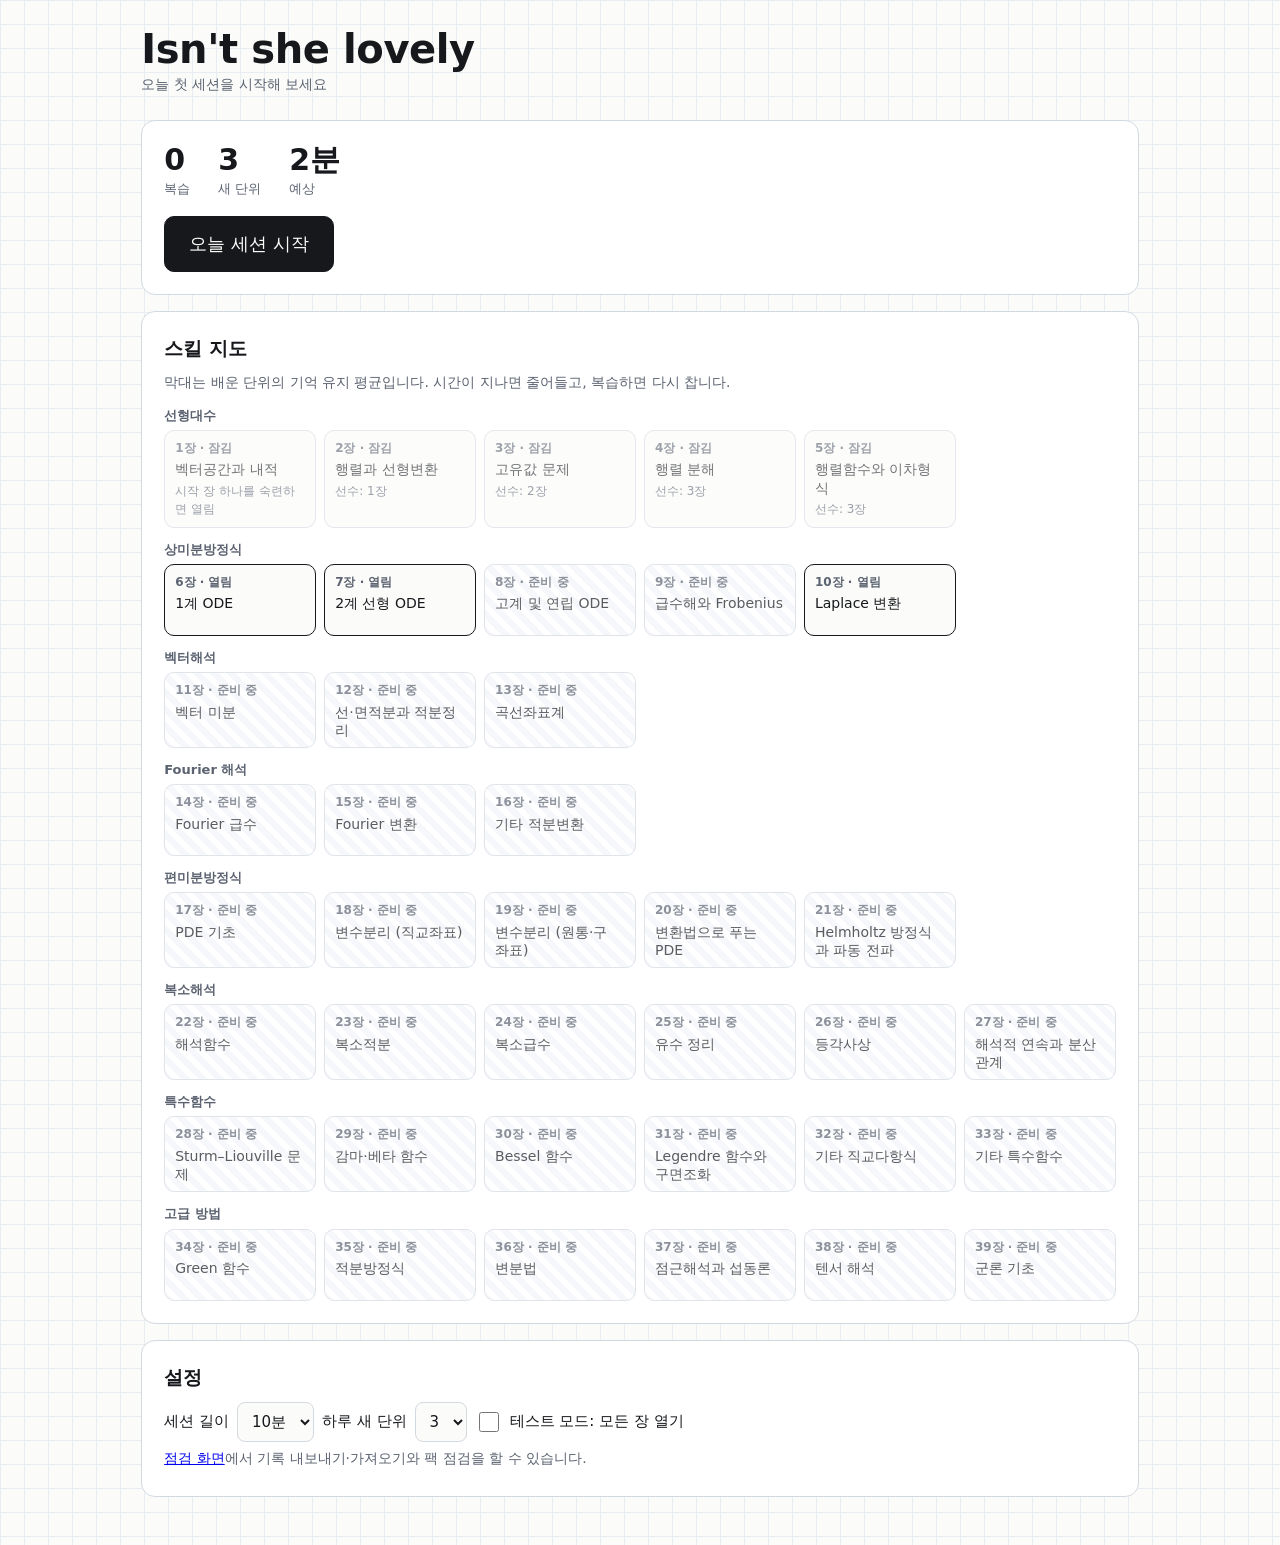
==== index.html @ c656c9c1 "dassd" ====
<!DOCTYPE html>
<html lang="ko">
<head>
<meta charset="utf-8">
<meta name="viewport" content="width=device-width, initial-scale=1">
<meta name="theme-color" content="#16181c">
<title>Isn't she lovely</title>
<link rel="stylesheet" href="app/vendor/katex/katex.min.css">
<link rel="stylesheet" href="app/css/style.css">
<link rel="stylesheet" href="app/css/game.css">
<script src="app/vendor/katex/katex.min.js"></script>
</head>
<body class="game">

<section id="home" class="view">
  <header class="top">
    <div>
      <h1>Isn't she lovely</h1>
      <p class="sub" id="streak"></p>
    </div>
  </header>
  <main>
    <section class="card today" id="today"><p class="note">불러오는 중…</p></section>
    <section class="card">
      <h2>스킬 지도</h2>
      <p class="note">막대는 배운 단위의 기억 유지 평균입니다. 시간이 지나면 줄어들고, 복습하면 다시 찹니다.</p>
      <div id="map"></div>
    </section>
    <section class="card settings">
      <h2>설정</h2>
      <div class="row">
        <label>세션 길이
          <select id="set-min"><option value="5">5분</option><option value="10">10분</option><option value="15">15분</option></select>
        </label>
        <label>하루 새 단위
          <select id="set-new"><option>1</option><option>2</option><option>3</option><option>4</option><option>5</option></select>
        </label>
        <label class="switch"><input type="checkbox" id="set-test"> 테스트 모드: 모든 장 열기</label>
      </div>
      <p class="note"><a href="check.html">점검 화면</a>에서 기록 내보내기·가져오기와 팩 점검을 할 수 있습니다.</p>
    </section>
  </main>
</section>

<section id="chapter" class="view" hidden>
  <main>
    <button class="btn ghost" id="ch-back">← 홈</button>
    <section class="card">
      <h2 id="ch-title"></h2>
      <p class="note" id="ch-meta"></p>
      <p id="ch-summary"></p>
      <div id="ch-actions" class="row"></div>
      <div class="scroll">
        <table class="units">
          <thead><tr><th>단위</th><th>모드</th><th class="num">문제</th><th>상태</th><th>기억</th><th>다음 복습</th></tr></thead>
          <tbody id="ch-units"></tbody>
        </table>
      </div>
    </section>
  </main>
</section>

<section id="session" class="view" hidden>
  <div class="sbar">
    <div class="sbar-row">
      <span id="s-count"></span>
      <span id="s-unit" class="s-unit"></span>
      <span id="s-combo" class="combo"></span>
      <span id="s-time"></span>
      <button class="btn ghost small" id="s-quit">끝내기</button>
    </div>
    <div class="prog"><i id="s-prog"></i></div>
  </div>
  <main>
    <section class="card play" id="card"></section>
  </main>
</section>

<section id="summary" class="view" hidden>
  <main>
    <section class="card">
      <h2>오늘 세션 끝</h2>
      <div id="sum-body"></div>
      <div class="row"><button class="btn" id="sum-home">홈으로</button></div>
    </section>
  </main>
</section>

<script type="module" src="app/js/game.js"></script>
</body>
</html>
---- app/css/style.css ----
:root {
  color-scheme: light dark;
  --bg: light-dark(#fbfbf9, #11151b);
  --grid: light-dark(#e8edf2, #19202a);
  --card: light-dark(#ffffff, #18202a);
  --ink: light-dark(#16181c, #e9ecef);
  --mute: light-dark(#5b6270, #9aa3ae);
  --line: light-dark(#d3d9e0, #2c3644);
  --soft: light-dark(#f1f4f8, #1f2833);
  --red: #e5482d;
  --blue: light-dark(#2d5be3, #86a2ff);
  --ok: light-dark(#1d8a4b, #4fcb87);
}
* { box-sizing: border-box; min-width: 0; }
[hidden] { display: none !important; }
body {
  margin: 0; color: var(--ink); background: var(--bg);
  background-image: linear-gradient(var(--grid) 1px, transparent 1px), linear-gradient(90deg, var(--grid) 1px, transparent 1px);
  background-size: 24px 24px;
  font: 16px/1.55 -apple-system, BlinkMacSystemFont, "Apple SD Gothic Neo", "Pretendard", "Noto Sans KR", system-ui, sans-serif;
}
.top { display: flex; flex-wrap: wrap; gap: 12px 24px; align-items: end; justify-content: space-between;
  padding: 28px max(4vw, 16px) 8px; max-width: 1100px; margin: 0 auto; }
h1 { margin: 0; font-size: clamp(28px, 5vw, 40px); line-height: 1.05; letter-spacing: -0.01em; }
h2 { margin: 0 0 8px; font-size: 19px; }
.sub, .note { color: var(--mute); font-size: 14px; margin: 4px 0; }
main { max-width: 1100px; margin: 0 auto; padding: 8px max(4vw, 16px) 48px; display: grid; gap: 16px; }
.card { background: var(--card); border: 1.5px solid var(--line); border-radius: 14px; padding: clamp(14px, 3vw, 22px); }
.switch { font-size: 14px; display: flex; gap: 8px; align-items: center; min-height: 44px; cursor: pointer; }
.switch input { width: 20px; height: 20px; }
.checks { list-style: none; margin: 0; padding: 0; display: grid; gap: 6px; }
.checks li { display: grid; grid-template-columns: 1.6em minmax(0, 1fr); font-size: 15px; }
.checks li::before { font-weight: 700; }
.checks li.ok::before { content: "✓"; color: var(--ok); }
.checks li.fail::before { content: "✕"; color: var(--red); }
.checks li.wait::before { content: "…"; color: var(--mute); }
.checks small { color: var(--mute); display: block; }
.part { margin: 12px 0 4px; font-size: 13px; color: var(--mute); font-weight: 600; }
.tiles { display: grid; grid-template-columns: repeat(auto-fill, minmax(150px, 1fr)); gap: 8px; }
.tile { text-align: left; border: 1.5px solid var(--line); border-radius: 10px; padding: 8px 10px; background: var(--bg);
  color: var(--ink); cursor: pointer; min-height: 64px; display: flex; flex-direction: column; gap: 4px; font: inherit; }
.tile b { font-size: 12px; color: var(--mute); font-weight: 600; }
.tile span { font-size: 14px; line-height: 1.3; }
.tile.open { border-color: var(--ink); }
.tile.locked { opacity: .55; }
.tile.unbuilt { background: repeating-linear-gradient(45deg, var(--soft) 0 6px, transparent 6px 12px); cursor: default; }
.tile.sel { outline: 3px solid var(--blue); outline-offset: 1px; }
.bar { height: 6px; border-radius: 3px; background: var(--soft); overflow: hidden; margin-top: auto; }
.bar i { display: block; height: 100%; background: var(--blue); }
.ch-head { display: flex; flex-wrap: wrap; gap: 8px 16px; align-items: baseline; justify-content: space-between; }
.scroll { overflow-x: auto; }
table.units { width: 100%; border-collapse: collapse; font-size: 14px; }
.units th, .units td { text-align: left; padding: 8px 8px; border-bottom: 1px solid var(--line); white-space: nowrap; }
.units th { color: var(--mute); font-weight: 600; font-size: 13px; }
.units td.num, .units th.num { text-align: right; }
.units tr { cursor: pointer; }
.units tr:hover td { background: var(--soft); }
.units tr.sel td { background: color-mix(in srgb, var(--blue) 12%, transparent); }
.rust { display: inline-block; width: 64px; height: 8px; border-radius: 4px; vertical-align: middle;
  background: repeating-linear-gradient(45deg, color-mix(in srgb, var(--red) 35%, transparent) 0 3px, transparent 3px 6px), var(--soft); overflow: hidden; }
.rust i { display: block; height: 100%; background: var(--blue); }
.prompt { font-size: clamp(22px, 4vw, 30px); margin: 10px 0 16px; overflow-x: auto; }
.opts { display: grid; grid-template-columns: repeat(2, minmax(0, 1fr)); gap: 10px; }
.opt { min-height: 64px; font-size: 20px; border: 1.5px solid var(--line); border-radius: 12px; background: var(--bg); color: var(--ink);
  cursor: pointer; padding: 8px; overflow-x: auto; }
.opt.good { border-color: var(--ok); background: color-mix(in srgb, var(--ok) 14%, var(--bg)); }
.opt.bad { border-color: var(--red); background: color-mix(in srgb, var(--red) 12%, var(--bg)); }
.steps { counter-reset: n; display: grid; gap: 6px; margin: 8px 0; }
.step { border: 1.5px solid var(--line); border-radius: 10px; padding: 8px 12px; overflow-x: auto; font-size: 18px; }
.step.dec { border-style: dashed; border-color: var(--red); }
.step small { display: block; font-size: 13px; color: var(--mute); }
.grades { display: flex; flex-wrap: wrap; gap: 8px; align-items: center; margin-top: 16px; }
.btn { min-height: 44px; padding: 8px 16px; border-radius: 10px; border: 1.5px solid var(--ink); background: var(--ink); color: var(--bg);
  font: 600 15px/1 inherit; font-family: inherit; cursor: pointer; }
.btn.ghost { background: transparent; color: var(--ink); }
.btn.danger { border-color: var(--red); color: var(--red); background: transparent; }
.btn.danger:not(.ghost) { background: var(--red); color: #fff; }
.row { display: flex; flex-wrap: wrap; gap: 8px; }
textarea { width: 100%; margin: 10px 0; font: 14px/1.4 ui-monospace, monospace; border-radius: 10px; border: 1.5px solid var(--line);
  background: var(--bg); color: var(--ink); padding: 10px; }
.confirm { display: flex; flex-wrap: wrap; gap: 8px; align-items: center; margin-top: 10px; font-size: 14px; }
button:focus-visible, input:focus-visible { outline: 3px solid var(--blue); outline-offset: 2px; }
@media (max-width: 560px) { .opts { grid-template-columns: minmax(0, 1fr); } }
---- app/css/game.css ----
/* 게임 화면 전용 (style.css 위에 덧씌움) */
.game main { padding-top: 12px; }
.today { display: grid; gap: 16px; }
.today-nums { display: flex; flex-wrap: wrap; gap: 12px 28px; }
.num b { display: block; font-size: 30px; line-height: 1.1; }
.num span { font-size: 13px; color: var(--mute); }
.btn.big { min-height: 56px; font-size: 18px; padding: 12px 24px; justify-self: start; }
.btn.small { min-height: 36px; padding: 6px 12px; font-size: 14px; }
.settings label { display: flex; gap: 8px; align-items: center; font-size: 15px; min-height: 44px; }
select { font: inherit; padding: 8px 10px; border-radius: 8px; border: 1.5px solid var(--line); background: var(--bg); color: var(--ink); min-height: 40px; }

.ch-tile { text-align: left; border: 1.5px solid var(--line); border-radius: 10px; padding: 8px 10px; background: var(--bg);
  color: var(--ink); cursor: pointer; min-height: 72px; display: flex; flex-direction: column; gap: 3px; font: inherit; }
.ch-tile b { font-size: 12px; color: var(--mute); font-weight: 600; }
.ch-tile span { font-size: 14px; line-height: 1.3; }
.ch-tile small { font-size: 12px; color: var(--mute); }
.ch-tile.open { border-color: var(--ink); }
.ch-tile.locked { opacity: .6; }
.ch-tile.unbuilt { background: repeating-linear-gradient(45deg, var(--soft) 0 6px, transparent 6px 12px); cursor: default; opacity: .7; }
.rustbar { height: 7px; border-radius: 4px; margin-top: auto; overflow: hidden;
  background: repeating-linear-gradient(45deg, color-mix(in srgb, var(--red) 40%, transparent) 0 3px, transparent 3px 6px), var(--soft); }
.rustbar i { display: block; height: 100%; background: var(--blue); }

.sbar { position: sticky; top: 0; z-index: 5; background: color-mix(in srgb, var(--bg) 92%, transparent); backdrop-filter: blur(6px);
  border-bottom: 1px solid var(--line); }
.sbar-row { max-width: 1100px; margin: 0 auto; display: flex; gap: 14px; align-items: center; padding: 8px max(4vw, 16px); font-size: 14px; }
.s-unit { flex: 1; color: var(--mute); white-space: nowrap; overflow: hidden; text-overflow: ellipsis; }
.combo { color: var(--red); font-weight: 700; }
.prog { height: 4px; background: var(--soft); }
.prog i { display: block; height: 100%; width: 0; background: var(--blue); transition: width .3s; }
.play { min-height: 60vh; }
.kicker { font-size: 13px; color: var(--mute); font-weight: 600; margin-bottom: 6px; }
.intro-title { font-size: clamp(24px, 5vw, 34px); margin: 4px 0 10px; }
.intro-hint { font-size: 18px; line-height: 1.6; margin: 0 0 12px; max-width: 60ch; }
.prompt.small { font-size: clamp(18px, 3.4vw, 24px); }
.tbar { height: 6px; background: var(--soft); border-radius: 3px; overflow: hidden; margin: -4px 0 14px; }
.tbar i { display: block; height: 100%; width: 100%; background: var(--red); }
.opt { position: relative; }
.opt small { position: absolute; left: 8px; top: 5px; font-size: 11px; color: var(--mute); }
.fb { margin-top: 14px; min-height: 40px; font-size: 15px; display: grid; gap: 10px; justify-items: start; }
.fb .ok { color: var(--ok); }
.fb .no { color: var(--red); }
.hint { margin: 0; padding: 10px 12px; border-left: 3px solid var(--blue); background: var(--soft); border-radius: 6px; max-width: 70ch; }
.cols { display: grid; grid-template-columns: minmax(0, 1fr) minmax(0, 1fr); gap: 14px; margin: 8px 0 12px; }
@media (max-width: 760px) { .cols { grid-template-columns: minmax(0, 1fr); } }
.lab { font-size: 13px; color: var(--mute); margin-bottom: 4px; }
.slots, .pool { border: 1.5px solid var(--line); border-radius: 12px; padding: 8px; min-height: 140px; background: var(--bg); counter-reset: n; }
.blk { display: block; width: 100%; text-align: left; font-size: 17px; padding: 10px 12px 10px 34px; margin: 6px 0; border: 1.5px solid var(--line);
  border-radius: 10px; background: var(--card); color: var(--ink); cursor: pointer; position: relative; min-height: 48px; overflow-x: auto; font-family: inherit; }
.slots .blk::before { counter-increment: n; content: counter(n); position: absolute; left: 10px; top: 12px; font-size: 12px; color: var(--mute); }
.blk.err { border-color: var(--red); background: color-mix(in srgb, var(--red) 8%, var(--card)); }
.blk.done { border-color: var(--ok); }
.blk.fixed { opacity: .75; border-style: dashed; cursor: default; }
.conn { border: 1.5px dashed var(--blue); border-radius: 12px; padding: 12px 14px; background: color-mix(in srgb, var(--blue) 7%, var(--card)); max-width: 70ch; }
.conn b { color: var(--blue); font-size: 14px; }
.conn p { margin: 6px 0 0; }
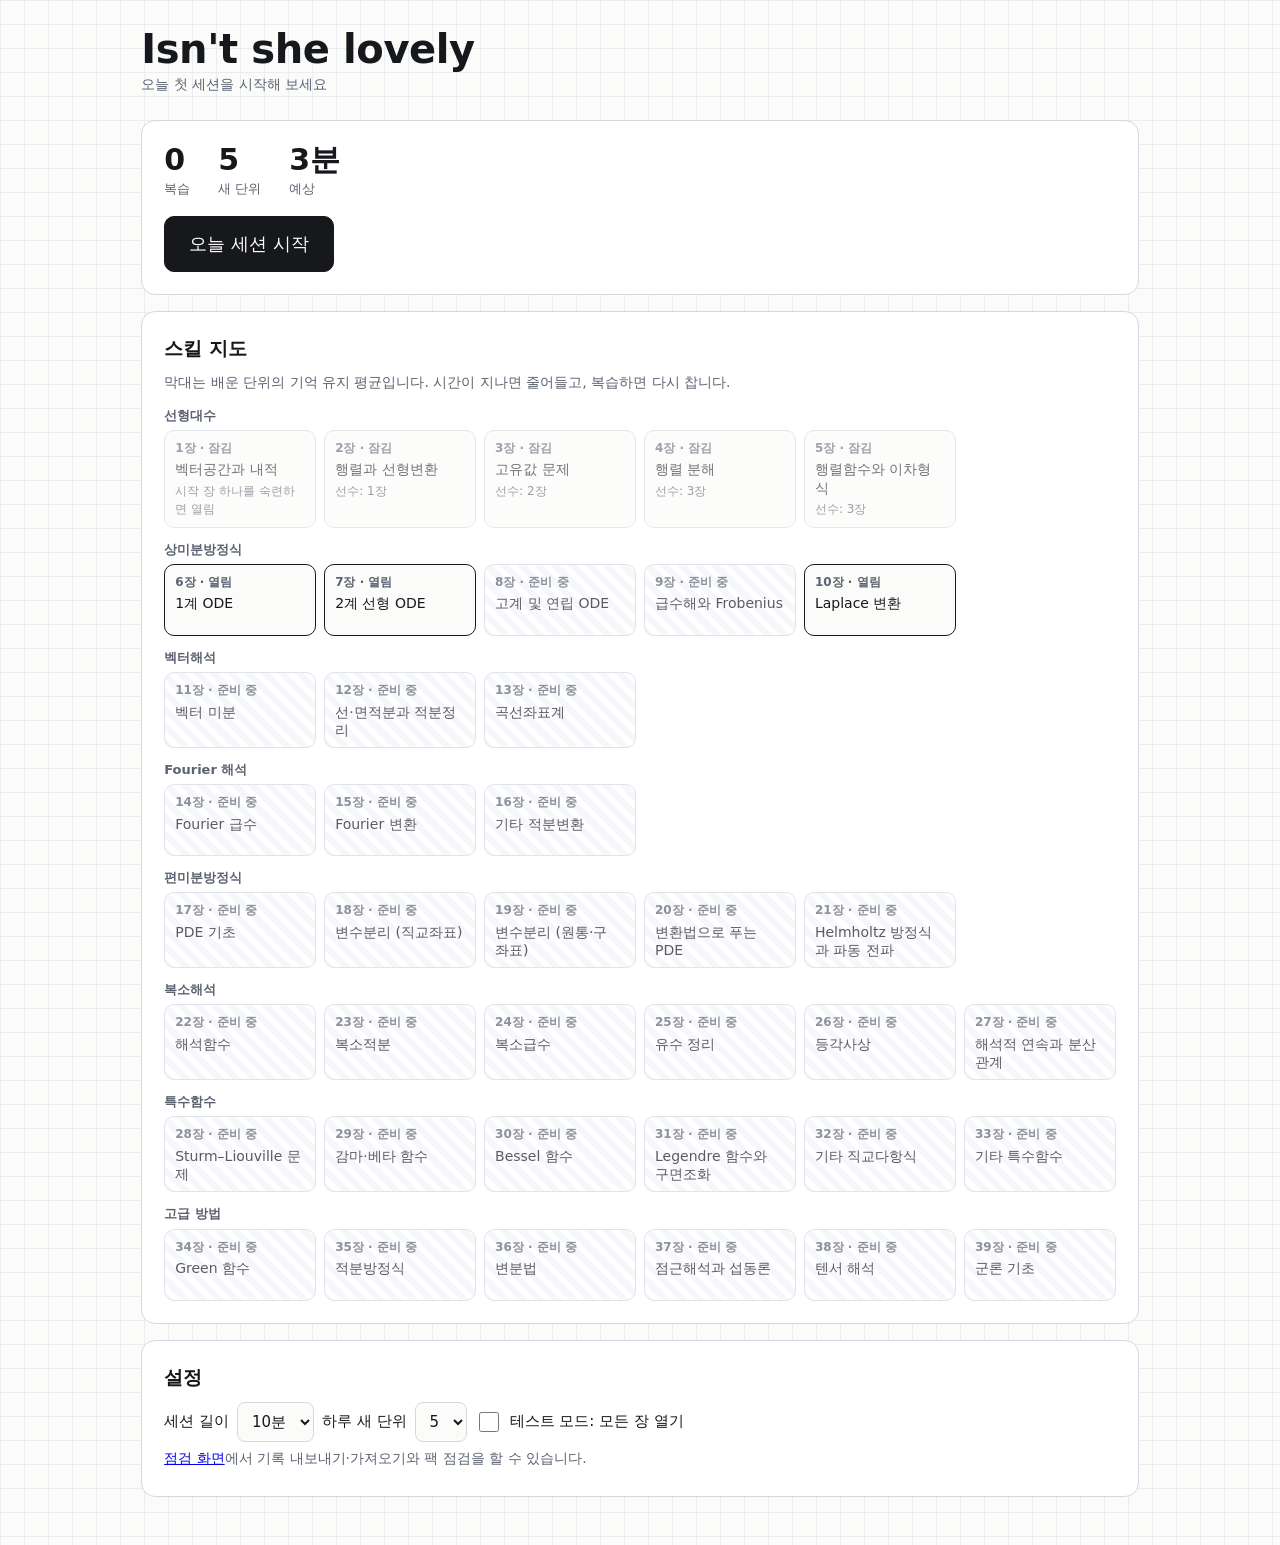
==== commit 48af3ae8: "updated" ====
--- a/index.html
+++ b/index.html
@@ -33,7 +33,7 @@
           <select id="set-min"><option value="5">5분</option><option value="10">10분</option><option value="15">15분</option></select>
         </label>
         <label>하루 새 단위
-          <select id="set-new"><option>1</option><option>2</option><option>3</option><option>4</option><option>5</option></select>
+          <select id="set-new"><option>1</option><option>2</option><option>3</option><option>4</option><option>5</option><option>6</option><option>8</option></select>
         </label>
         <label class="switch"><input type="checkbox" id="set-test"> 테스트 모드: 모든 장 열기</label>
       </div>
@@ -52,7 +52,7 @@
       <div id="ch-actions" class="row"></div>
       <div class="scroll">
         <table class="units">
-          <thead><tr><th>단위</th><th>모드</th><th class="num">문제</th><th>상태</th><th>기억</th><th>다음 복습</th></tr></thead>
+          <thead><tr><th>단위</th><th>모드</th><th class="num">문제</th><th>상태</th><th>기억</th><th>다음 복습</th><th></th></tr></thead>
           <tbody id="ch-units"></tbody>
         </table>
       </div>
@@ -81,11 +81,20 @@
     <section class="card">
       <h2>오늘 세션 끝</h2>
       <div id="sum-body"></div>
-      <div class="row"><button class="btn" id="sum-home">홈으로</button></div>
+      <div class="row"><button class="btn big" id="sum-more" hidden>한 판 더</button><button class="btn ghost" id="sum-home">홈으로</button></div>
     </section>
   </main>
 </section>
 
+<div id="deriv" class="modal" hidden role="dialog" aria-modal="true" aria-labelledby="deriv-title">
+  <div class="sheet">
+    <div class="kicker" id="deriv-kicker"></div>
+    <h2 id="deriv-title"></h2>
+    <div id="deriv-body" class="deriv-body"></div>
+    <div class="row"><button class="btn" id="deriv-close">닫기 (Esc)</button></div>
+  </div>
+</div>
+
 <script type="module" src="app/js/game.js"></script>
 </body>
 </html>
--- a/app/css/game.css
+++ b/app/css/game.css
@@ -54,3 +54,55 @@
 .conn { border: 1.5px dashed var(--blue); border-radius: 12px; padding: 12px 14px; background: color-mix(in srgb, var(--blue) 7%, var(--card)); max-width: 70ch; }
 .conn b { color: var(--blue); font-size: 14px; }
 .conn p { margin: 6px 0 0; }
+
+.modal { position: fixed; inset: 0; z-index: 20; background: rgba(10, 12, 16, .45); display: flex; align-items: flex-start; justify-content: center;
+  padding: max(5vh, 16px) 12px; overflow-y: auto; }
+.sheet { background: var(--card); border: 1.5px solid var(--line); border-radius: 16px; width: min(720px, 100%); padding: clamp(16px, 3vw, 26px);
+  box-shadow: 0 20px 50px -20px rgba(0, 0, 0, .5); }
+.sheet h2 { margin: 2px 0 12px; }
+.deriv-body p { margin: 0 0 10px; line-height: 1.7; font-size: 17px; }
+.deriv-body .katex-display { margin: 6px 0 14px; overflow-x: auto; overflow-y: hidden; padding: 2px 0; }
+.fb .row, .intro-actions { display: flex; gap: 8px; flex-wrap: wrap; }
+.units .btn.small { min-height: 32px; }
+
+/* 좁은 화면: 문제는 글자와 수식 조각 단위로 줄바꿈, 넘치는 수식은 줄여서 맞춤 */
+.prompt.flow, .mline { text-align: center; line-height: 1.9; overflow-wrap: anywhere; word-break: keep-all; }
+.prompt.flow { overflow-x: visible; }
+.mline + .mline { margin-top: 4px; }
+.mchunk { display: inline-block; max-width: 100%; vertical-align: middle; overflow-x: auto; overflow-y: hidden; padding: 2px 1px; }
+.opts.one { grid-template-columns: minmax(0, 1fr); }
+.opt, .blk, .step { max-width: 100%; }
+.mchunk .katex { white-space: nowrap; }
+.opt .katex, .blk .katex { white-space: normal; }  /* 인라인 수식은 = · + 뒤에서 줄바꿈 가능 */
+@media (max-width: 520px) {
+  .prompt { font-size: 20px; }
+  .opt { font-size: 18px; padding: 8px 6px 8px 18px; }
+  .blk { font-size: 16px; padding: 10px 8px 10px 26px; }
+  .slots .blk::before { left: 8px; }
+}
+
+/* 유도 창: 문제 상황 → 예시 문제 → 유도 */
+.deriv-body .goal { border-left: 3px solid var(--blue); background: color-mix(in srgb, var(--blue) 7%, var(--card)); border-radius: 8px;
+  padding: 10px 12px; margin: 0 0 12px; }
+.deriv-body .goal p { margin: 4px 0 0; }
+.deriv-body .example { border: 1.5px dashed var(--line); border-radius: 10px; padding: 10px 12px; margin: 0 0 14px; }
+.deriv-body .example summary { cursor: pointer; list-style: none; }
+.deriv-body .example summary::-webkit-details-marker { display: none; }
+.deriv-body .ex-q { margin-top: 6px; font-size: 17px; text-align: left; }
+.deriv-body .ex-q.flow, .deriv-body .ex-q .mline { text-align: left; }
+.deriv-body .ex-a { margin-top: 10px; padding-top: 8px; border-top: 1px solid var(--line); font-size: 17px; }
+.deriv-body .ex-a .mline { text-align: left; }
+.deriv-body .ex-a small { color: var(--mute); margin-right: 4px; }
+.deriv-lab { margin-top: 4px; }
+.deriv-body .katex-display { max-width: 100%; }
+
+/* 좁은 화면의 장 표: 단위·상태·기억·유도만 남겨 옆으로 밀지 않게 */
+@media (max-width: 560px) {
+  .units th:nth-child(2), .units td:nth-child(2),
+  .units th:nth-child(3), .units td:nth-child(3),
+  .units th:nth-child(6), .units td:nth-child(6) { display: none; }
+  .units td, .units th { padding-left: 6px; padding-right: 6px; }
+  .units .rust { width: 40px; }
+  .units td:first-child { white-space: normal; overflow-wrap: anywhere; }
+  .units td:first-child .katex { white-space: normal; }
+}
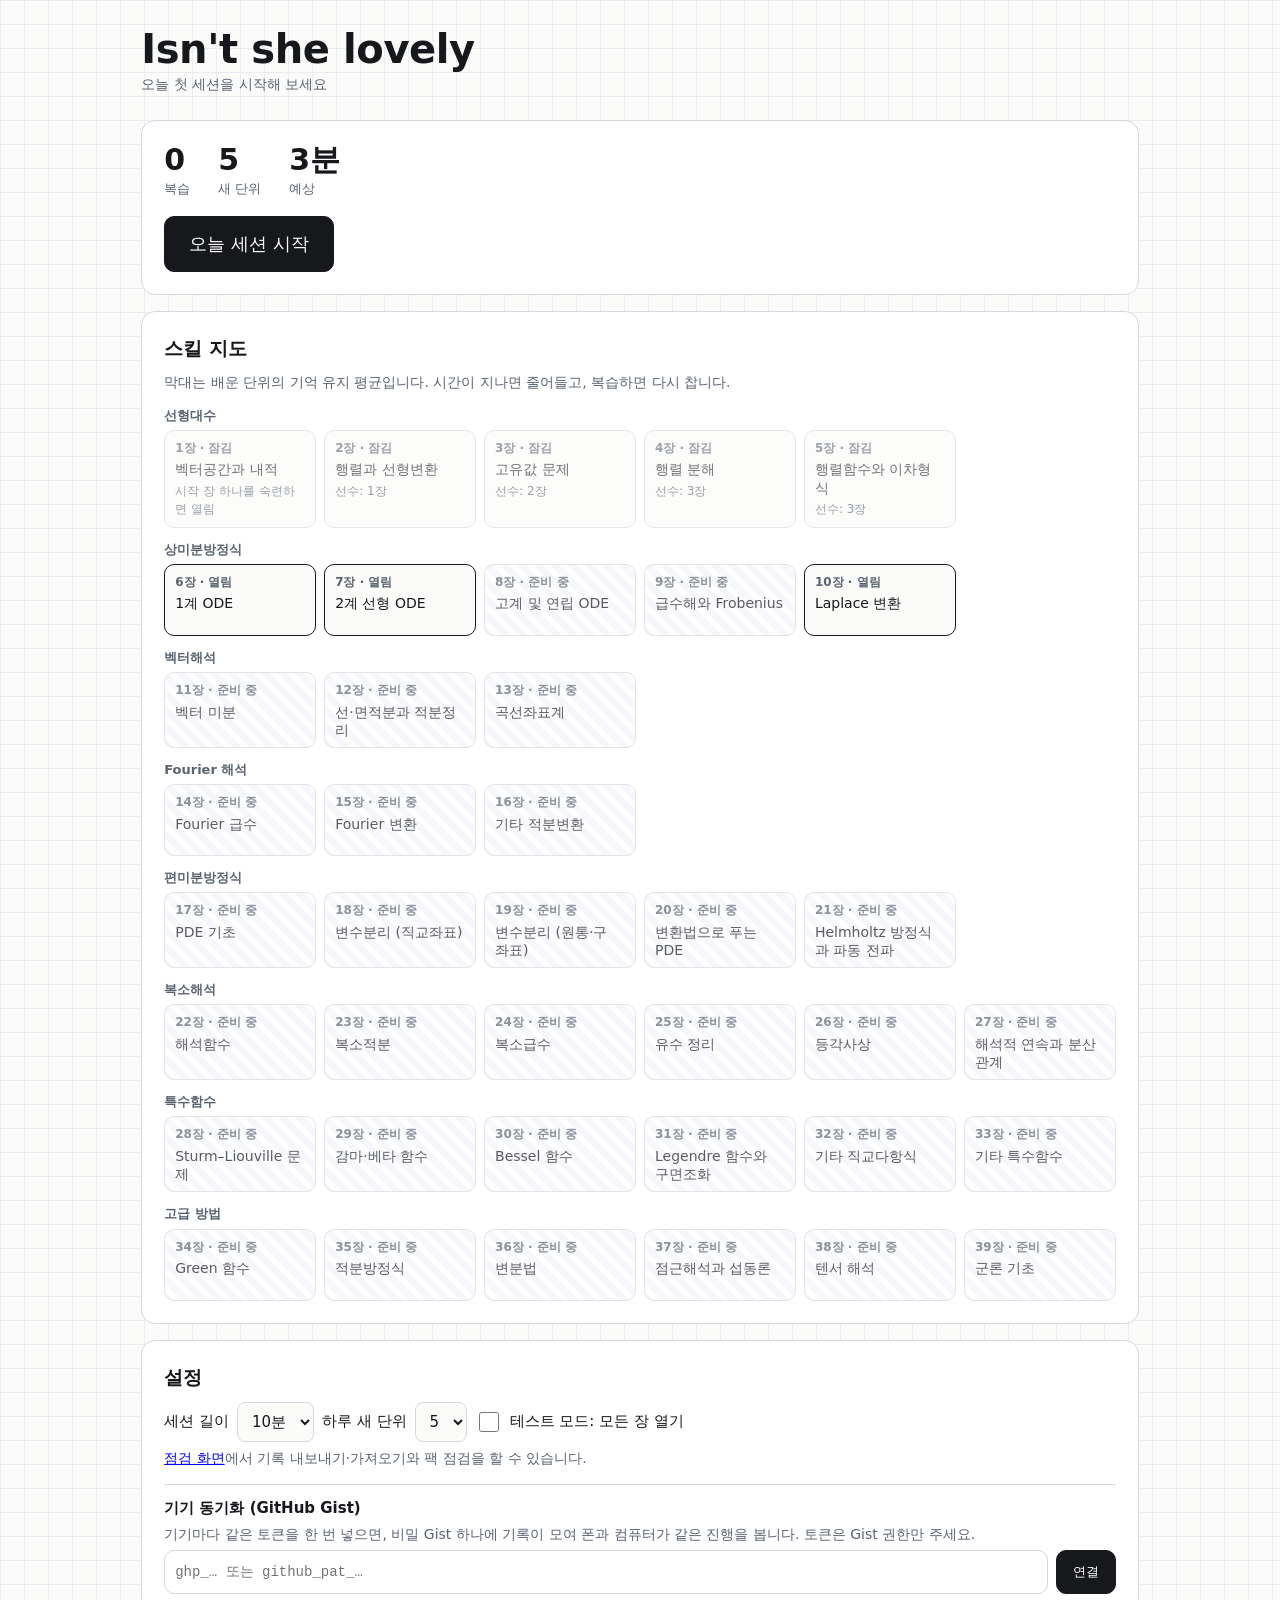
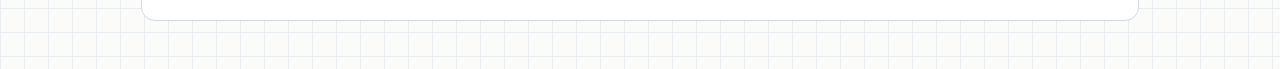
==== commit d46c8cfb: "updated" ====
--- a/index.html
+++ b/index.html
@@ -38,6 +38,24 @@
         <label class="switch"><input type="checkbox" id="set-test"> 테스트 모드: 모든 장 열기</label>
       </div>
       <p class="note"><a href="check.html">점검 화면</a>에서 기록 내보내기·가져오기와 팩 점검을 할 수 있습니다.</p>
+      <div class="sync" id="sync">
+        <h3>기기 동기화 (GitHub Gist)</h3>
+        <div id="sync-off">
+          <p class="note">기기마다 같은 토큰을 한 번 넣으면, 비밀 Gist 하나에 기록이 모여 폰과 컴퓨터가 같은 진행을 봅니다. 토큰은 Gist 권한만 주세요.</p>
+          <div class="row">
+            <input id="sync-token" type="password" autocomplete="off" spellcheck="false" placeholder="ghp_… 또는 github_pat_…">
+            <button class="btn" id="sync-connect">연결</button>
+          </div>
+          <p class="note" id="sync-msg"></p>
+        </div>
+        <div id="sync-on" hidden>
+          <p id="sync-status" class="note"></p>
+          <div class="row">
+            <button class="btn" id="sync-now">지금 동기화</button>
+            <button class="btn ghost" id="sync-disconnect">연결 해제</button>
+          </div>
+        </div>
+      </div>
     </section>
   </main>
 </section>
--- a/app/css/game.css
+++ b/app/css/game.css
@@ -106,3 +106,11 @@
   .units td:first-child { white-space: normal; overflow-wrap: anywhere; }
   .units td:first-child .katex { white-space: normal; }
 }
+
+/* 기기 동기화 */
+.sync { margin-top: 14px; padding-top: 12px; border-top: 1px solid var(--line); }
+.sync h3 { font-size: 15px; margin: 0 0 4px; }
+.sync .row { flex-wrap: wrap; }
+#sync-token { flex: 1 1 220px; min-width: 0; min-height: 44px; font: 14px ui-monospace, Menlo, monospace; padding: 0 10px;
+  border: 1.5px solid var(--line); border-radius: 10px; background: var(--card); color: var(--ink); }
+#sync-status a { color: var(--blue); }
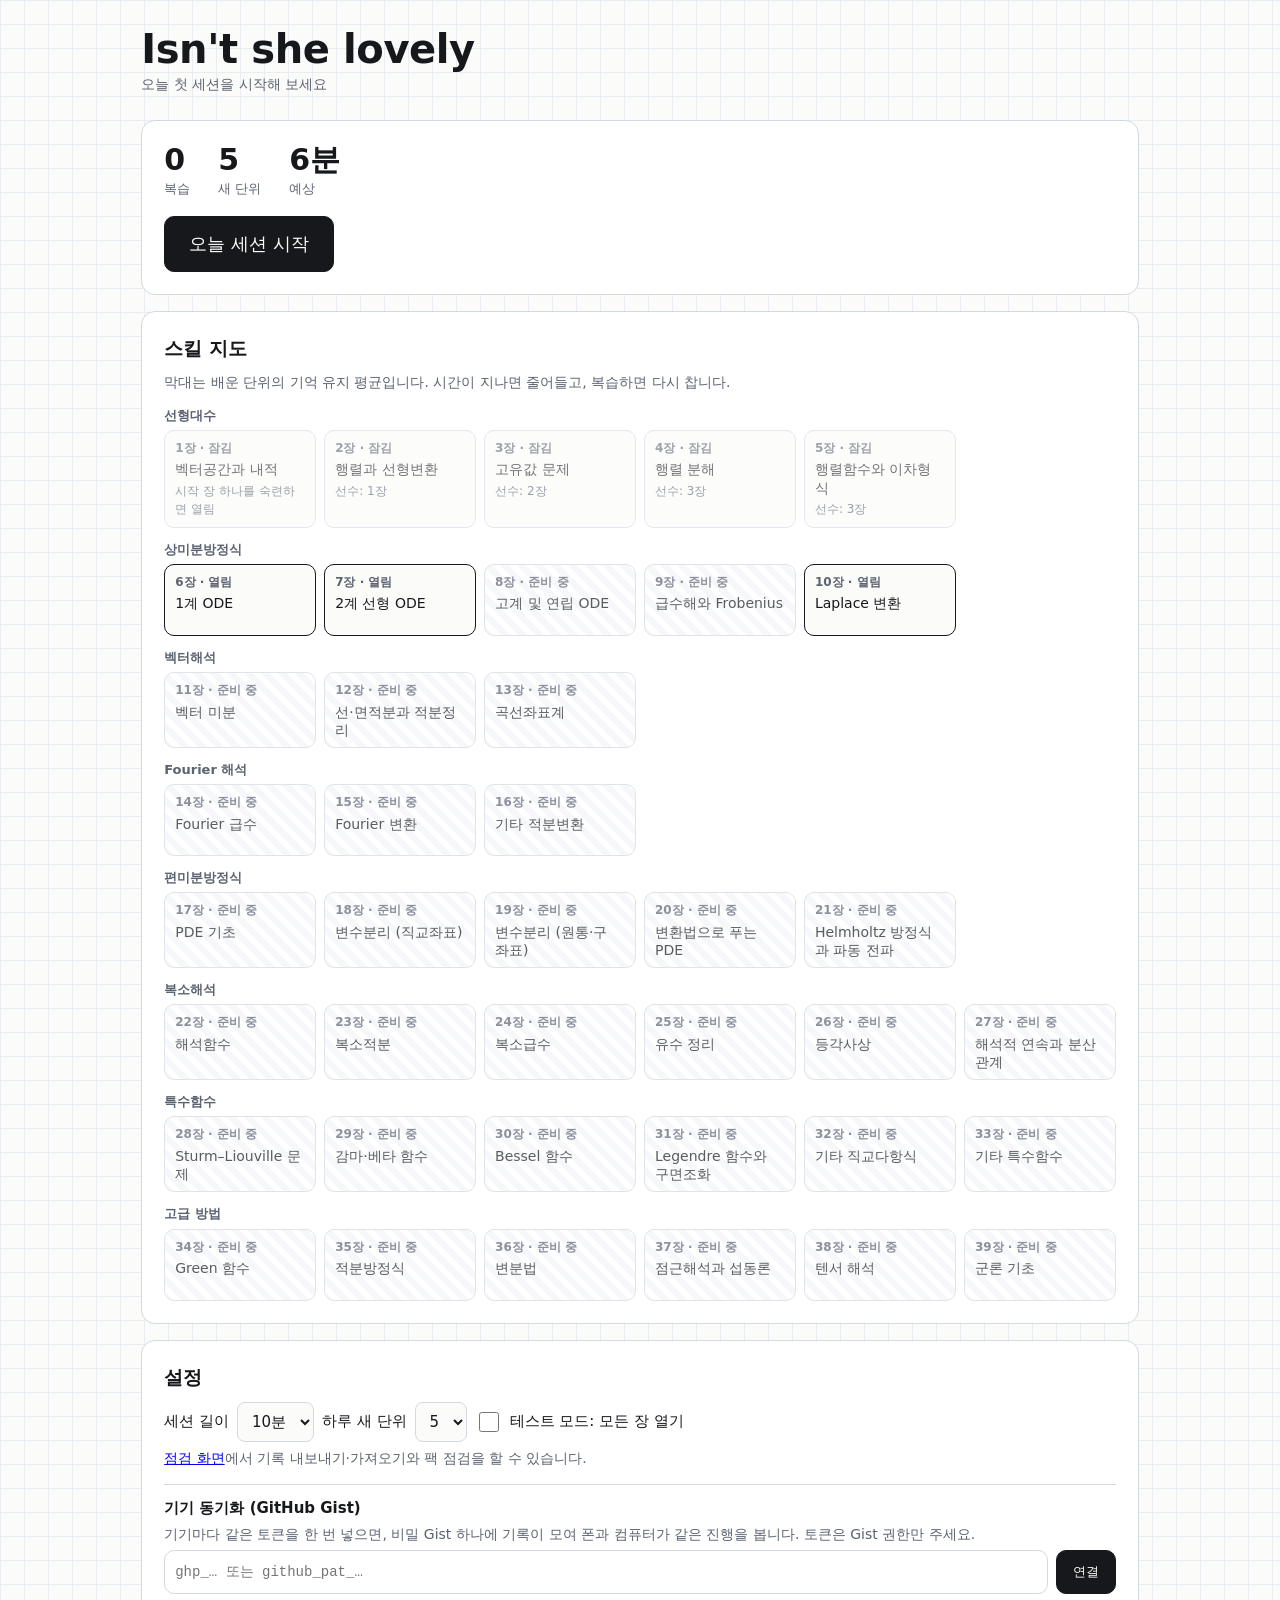
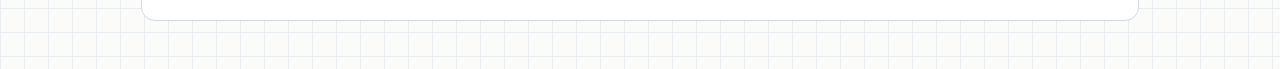
==== commit 9a2632f0: "updated" ====
--- a/index.html
+++ b/index.html
@@ -6,9 +6,10 @@
 <meta name="theme-color" content="#16181c">
 <title>Isn't she lovely</title>
 <link rel="stylesheet" href="app/vendor/katex/katex.min.css">
-<link rel="stylesheet" href="app/css/style.css">
-<link rel="stylesheet" href="app/css/game.css">
+<link rel="stylesheet" href="app/css/style.css?v=3a565fdc6f">
+<link rel="stylesheet" href="app/css/game.css?v=3a565fdc6f">
 <script src="app/vendor/katex/katex.min.js"></script>
+<script type="importmap" id="stamp">{"imports": {"./app/js/check.js": "./app/js/check.js?v=3a565fdc6f", "./app/js/engine.js": "./app/js/engine.js?v=3a565fdc6f", "./app/js/game.js": "./app/js/game.js?v=3a565fdc6f", "./app/js/modes.js": "./app/js/modes.js?v=3a565fdc6f", "./app/js/packs.js": "./app/js/packs.js?v=3a565fdc6f", "./app/js/session.js": "./app/js/session.js?v=3a565fdc6f", "./app/js/store.js": "./app/js/store.js?v=3a565fdc6f", "./app/js/sync.js": "./app/js/sync.js?v=3a565fdc6f", "./app/js/tex.js": "./app/js/tex.js?v=3a565fdc6f"}}</script>
 </head>
 <body class="game">
 
@@ -113,6 +114,6 @@
   </div>
 </div>
 
-<script type="module" src="app/js/game.js"></script>
+<script type="module" src="app/js/game.js?v=3a565fdc6f"></script>
 </body>
 </html>
--- a/app/css/game.css
+++ b/app/css/game.css
@@ -114,3 +114,43 @@
 #sync-token { flex: 1 1 220px; min-width: 0; min-height: 44px; font: 14px ui-monospace, Menlo, monospace; padding: 0 10px;
   border: 1.5px solid var(--line); border-radius: 10px; background: var(--card); color: var(--ink); }
 #sync-status a { color: var(--blue); }
+
+/* 오류 사냥 */
+.hunt-lab { margin: 10px 0 6px; font-size: 14px; color: var(--ink); font-weight: 600; }
+.slots.hunt .blk { width: 100%; text-align: left; }
+.slots.hunt .blk:disabled { opacity: 1; cursor: default; }
+.blk.miss { opacity: .45 !important; text-decoration: line-through; }
+.blk.fixed-line { border-color: var(--ok); background: color-mix(in srgb, var(--ok) 10%, var(--card)); }
+.hunt-stage .opts { margin-top: 10px; }
+.opts.types .opt { font-size: 15px; padding: 12px 8px 12px 22px; }
+
+/* 분수가 든 보기에 세로 스크롤바가 생기지 않게 (overflow-x: auto는 세로도 auto로 만든다) */
+.opt, .blk { overflow-y: hidden; }
+.opt .katex, .blk .katex { padding: 2px 0; }
+
+/* 해설 */
+.explain { margin-top: 8px; padding: 10px 12px; border-left: 3px solid var(--ok); background: color-mix(in srgb, var(--ok) 6%, var(--card)); border-radius: 8px; font-size: 15px; }
+.explain p { margin: 4px 0; }
+.explain .katex-display, .deriv-body .explain .katex-display { margin: 6px 0; overflow-x: auto; overflow-y: hidden; }
+
+/* 세션 뒤 문제 다시 보기 */
+.review { margin-top: 18px; text-align: left; }
+.review-head { display: flex; align-items: center; justify-content: space-between; gap: 8px; flex-wrap: wrap; }
+.review-head h3 { margin: 0; font-size: 16px; }
+.switch.small { min-height: 32px; font-size: 13px; }
+.review-list { display: flex; flex-direction: column; gap: 6px; margin-top: 6px; }
+.review-row { display: grid; grid-template-columns: 22px minmax(0, 1fr) auto; gap: 8px; align-items: center; text-align: left; width: 100%;
+  border: 1.5px solid var(--line); border-radius: 10px; background: var(--card); color: var(--ink); padding: 8px 10px; cursor: pointer; font: inherit; }
+.review-row.no { border-color: color-mix(in srgb, var(--red) 45%, var(--line)); }
+.review-row .mark { font-weight: 700; text-align: center; }
+.review-row.ok .mark { color: var(--ok); }
+.review-row.no .mark { color: var(--red); }
+.review-row .mid { display: flex; flex-direction: column; gap: 2px; min-width: 0; }
+.review-row .unit { font-size: 12px; color: var(--mute); }
+.review-row .q { font-size: 15px; text-align: left; line-height: 1.6; }
+.review-row .q.flow, .review-row .q .mline { text-align: left; }
+.review-row .tm { font-size: 12px; color: var(--mute); white-space: nowrap; }
+.rv-ans { margin: 0 0 12px; display: flex; flex-direction: column; gap: 6px; font-size: 16px; }
+.rv-ans b { margin-right: 6px; font-size: 14px; }
+.rv-ans .ok { color: var(--ok); } .rv-ans .no { color: var(--red); }
+.opts.col { grid-template-columns: minmax(0, 1fr); }
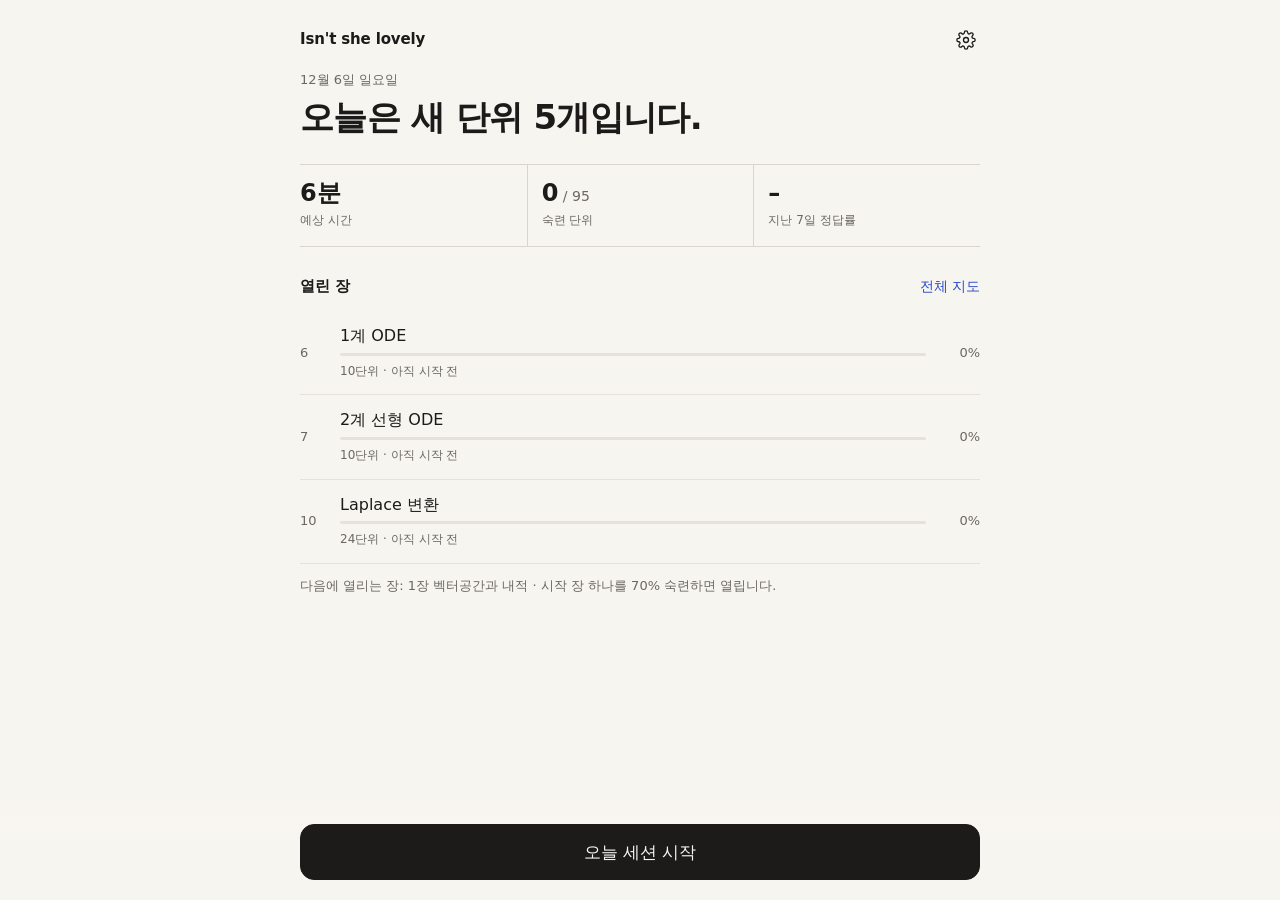
==== commit 1c651761: "updated" ====
--- a/index.html
+++ b/index.html
@@ -3,38 +3,53 @@
 <head>
 <meta charset="utf-8">
 <meta name="viewport" content="width=device-width, initial-scale=1">
-<meta name="theme-color" content="#16181c">
+<meta name="theme-color" content="#f7f5f0" media="(prefers-color-scheme: light)">
+<meta name="theme-color" content="#151412" media="(prefers-color-scheme: dark)">
 <title>Isn't she lovely</title>
 <link rel="stylesheet" href="app/vendor/katex/katex.min.css">
-<link rel="stylesheet" href="app/css/style.css?v=3a565fdc6f">
-<link rel="stylesheet" href="app/css/game.css?v=3a565fdc6f">
+<link rel="stylesheet" href="app/css/style.css?v=0dd2972b8f">
+<link rel="stylesheet" href="app/css/game.css?v=0dd2972b8f">
 <script src="app/vendor/katex/katex.min.js"></script>
-<script type="importmap" id="stamp">{"imports": {"./app/js/check.js": "./app/js/check.js?v=3a565fdc6f", "./app/js/engine.js": "./app/js/engine.js?v=3a565fdc6f", "./app/js/game.js": "./app/js/game.js?v=3a565fdc6f", "./app/js/modes.js": "./app/js/modes.js?v=3a565fdc6f", "./app/js/packs.js": "./app/js/packs.js?v=3a565fdc6f", "./app/js/session.js": "./app/js/session.js?v=3a565fdc6f", "./app/js/store.js": "./app/js/store.js?v=3a565fdc6f", "./app/js/sync.js": "./app/js/sync.js?v=3a565fdc6f", "./app/js/tex.js": "./app/js/tex.js?v=3a565fdc6f"}}</script>
+<script type="importmap" id="stamp">{"imports": {"./app/js/check.js": "./app/js/check.js?v=0dd2972b8f", "./app/js/engine.js": "./app/js/engine.js?v=0dd2972b8f", "./app/js/game.js": "./app/js/game.js?v=0dd2972b8f", "./app/js/modes.js": "./app/js/modes.js?v=0dd2972b8f", "./app/js/packs.js": "./app/js/packs.js?v=0dd2972b8f", "./app/js/session.js": "./app/js/session.js?v=0dd2972b8f", "./app/js/store.js": "./app/js/store.js?v=0dd2972b8f", "./app/js/sync.js": "./app/js/sync.js?v=0dd2972b8f", "./app/js/tex.js": "./app/js/tex.js?v=0dd2972b8f"}}</script>
 </head>
 <body class="game">
 
 <section id="home" class="view">
   <header class="top">
-    <div>
-      <h1>Isn't she lovely</h1>
-      <p class="sub" id="streak"></p>
-    </div>
+    <div class="brand">Isn't she lovely</div>
+    <button class="iconbtn" id="open-settings" aria-label="설정" aria-haspopup="dialog">
+      <svg width="20" height="20" viewBox="0 0 24 24" fill="none" stroke="currentColor" stroke-width="1.6" aria-hidden="true"><circle cx="12" cy="12" r="3"></circle><path d="M19.4 15a1.7 1.7 0 0 0 .3 1.8l.1.1a2 2 0 1 1-2.8 2.8l-.1-.1a1.7 1.7 0 0 0-1.8-.3 1.7 1.7 0 0 0-1 1.5V21a2 2 0 1 1-4 0v-.1a1.7 1.7 0 0 0-1.1-1.5 1.7 1.7 0 0 0-1.8.3l-.1.1a2 2 0 1 1-2.8-2.8l.1-.1a1.7 1.7 0 0 0 .3-1.8 1.7 1.7 0 0 0-1.5-1H3a2 2 0 1 1 0-4h.1a1.7 1.7 0 0 0 1.5-1.1 1.7 1.7 0 0 0-.3-1.8l-.1-.1a2 2 0 1 1 2.8-2.8l.1.1a1.7 1.7 0 0 0 1.8.3H9a1.7 1.7 0 0 0 1-1.5V3a2 2 0 1 1 4 0v.1a1.7 1.7 0 0 0 1 1.5 1.7 1.7 0 0 0 1.8-.3l.1-.1a2 2 0 1 1 2.8 2.8l-.1.1a1.7 1.7 0 0 0-.3 1.8V9a1.7 1.7 0 0 0 1.5 1H21a2 2 0 1 1 0 4h-.1a1.7 1.7 0 0 0-1.5 1z"></path></svg>
+    </button>
   </header>
   <main>
-    <section class="card today" id="today"><p class="note">불러오는 중…</p></section>
-    <section class="card">
-      <h2>스킬 지도</h2>
+    <section class="today" id="today"><p class="note">불러오는 중…</p></section>
+    <section class="open-chs">
+      <div class="sec-head"><h2>열린 장</h2><button class="linkbtn" id="map-toggle" aria-expanded="false" aria-controls="map-wrap">전체 지도</button></div>
+      <div id="open-list" class="chlist"></div>
+      <p class="note" id="next-open"></p>
+    </section>
+    <section class="mapwrap" id="map-wrap" hidden>
       <p class="note">막대는 배운 단위의 기억 유지 평균입니다. 시간이 지나면 줄어들고, 복습하면 다시 찹니다.</p>
+      <label class="switch small"><input type="checkbox" id="map-unbuilt"> 준비 중인 장도 보기</label>
       <div id="map"></div>
     </section>
-    <section class="card settings">
-      <h2>설정</h2>
+  </main>
+</section>
+
+<div id="settings" class="modal" hidden role="dialog" aria-modal="true" aria-labelledby="settings-title">
+  <div class="sheet settings">
+    <div class="sheet-head"><h2 id="settings-title">설정</h2><button class="iconbtn" id="settings-close" aria-label="닫기"><svg width="18" height="18" viewBox="0 0 24 24" fill="none" stroke="currentColor" stroke-width="1.8" aria-hidden="true"><path d="M6 6l12 12M18 6L6 18"></path></svg></button></div>
+
+      
       <div class="row">
         <label>세션 길이
           <select id="set-min"><option value="5">5분</option><option value="10">10분</option><option value="15">15분</option></select>
         </label>
         <label>하루 새 단위
           <select id="set-new"><option>1</option><option>2</option><option>3</option><option>4</option><option>5</option><option>6</option><option>8</option></select>
+        </label>
+        <label>제한시간
+          <select id="set-time"><option value="1">기본</option><option value="1.5">1.5배</option><option value="2">2배</option><option value="3">3배</option></select>
         </label>
         <label class="switch"><input type="checkbox" id="set-test"> 테스트 모드: 모든 장 열기</label>
       </div>
@@ -57,13 +72,12 @@
           </div>
         </div>
       </div>
-    </section>
-  </main>
-</section>
+  </div>
+</div>
 
 <section id="chapter" class="view" hidden>
   <main>
-    <button class="btn ghost" id="ch-back">← 홈</button>
+    <button class="linkbtn back" id="ch-back"><svg width="16" height="16" viewBox="0 0 24 24" fill="none" stroke="currentColor" stroke-width="2" aria-hidden="true"><path d="M15 6l-6 6 6 6"></path></svg>홈</button>
     <section class="card">
       <h2 id="ch-title"></h2>
       <p class="note" id="ch-meta"></p>
@@ -76,19 +90,22 @@
         </table>
       </div>
     </section>
+    <section class="card chsum" id="ch-sum"></section>
   </main>
 </section>
 
 <section id="session" class="view" hidden>
   <div class="sbar">
     <div class="sbar-row">
-      <span id="s-count"></span>
+      <button class="iconbtn" id="s-quit" aria-label="세션 끝내기"><svg width="18" height="18" viewBox="0 0 24 24" fill="none" stroke="currentColor" stroke-width="1.8" aria-hidden="true"><path d="M6 6l12 12M18 6L6 18"></path></svg></button>
+      <div class="prog"><i id="s-prog"></i></div>
+      <span id="s-count" class="s-count"></span>
+    </div>
+    <div class="sbar-sub">
       <span id="s-unit" class="s-unit"></span>
       <span id="s-combo" class="combo"></span>
-      <span id="s-time"></span>
-      <button class="btn ghost small" id="s-quit">끝내기</button>
+      <span id="s-time" class="s-time"></span>
     </div>
-    <div class="prog"><i id="s-prog"></i></div>
   </div>
   <main>
     <section class="card play" id="card"></section>
@@ -98,9 +115,9 @@
 <section id="summary" class="view" hidden>
   <main>
     <section class="card">
-      <h2>오늘 세션 끝</h2>
+      <h1 class="headline">오늘 세션 끝</h1>
       <div id="sum-body"></div>
-      <div class="row"><button class="btn big" id="sum-more" hidden>한 판 더</button><button class="btn ghost" id="sum-home">홈으로</button></div>
+      <div class="sum-actions"><button class="btn ghost" id="sum-home">홈으로</button><button class="btn big" id="sum-more" hidden>한 판 더</button></div>
     </section>
   </main>
 </section>
@@ -110,10 +127,10 @@
     <div class="kicker" id="deriv-kicker"></div>
     <h2 id="deriv-title"></h2>
     <div id="deriv-body" class="deriv-body"></div>
-    <div class="row"><button class="btn" id="deriv-close">닫기 (Esc)</button></div>
+    <div class="row"><button class="btn" id="deriv-close">닫기</button></div>
   </div>
 </div>
 
-<script type="module" src="app/js/game.js?v=3a565fdc6f"></script>
+<script type="module" src="app/js/game.js?v=0dd2972b8f"></script>
 </body>
 </html>
--- a/app/css/style.css
+++ b/app/css/style.css
@@ -1,23 +1,25 @@
 :root {
   color-scheme: light dark;
-  --bg: light-dark(#fbfbf9, #11151b);
-  --grid: light-dark(#e8edf2, #19202a);
-  --card: light-dark(#ffffff, #18202a);
-  --ink: light-dark(#16181c, #e9ecef);
-  --mute: light-dark(#5b6270, #9aa3ae);
-  --line: light-dark(#d3d9e0, #2c3644);
-  --soft: light-dark(#f1f4f8, #1f2833);
-  --red: #e5482d;
-  --blue: light-dark(#2d5be3, #86a2ff);
-  --ok: light-dark(#1d8a4b, #4fcb87);
+  /* A안 · 종이와 잉크: 미색 종이, 먹색 글자, 상태색은 세 가지(파랑 진행 · 초록 정답 · 주황빨강 오답)만 */
+  --bg: light-dark(#f7f5f0, #151412);
+  --card: light-dark(#ffffff, #1f1d1a);
+  --ink: light-dark(#1c1b19, #edeae3);
+  --ink2: light-dark(#3b3934, #cfcac0);
+  --mute: light-dark(#6b6862, #a19c92);
+  --line: light-dark(#d9d5cc, #34312c);
+  --line2: light-dark(#e6e2d9, #2a2824);
+  --soft: light-dark(#efece5, #26241f);
+  --red: light-dark(#c4402a, #e36a4f);
+  --blue: light-dark(#2b4acb, #8ea2f2);
+  --ok: light-dark(#1f7a4d, #5cc08a);
+  --radius: 14px;
 }
 * { box-sizing: border-box; min-width: 0; }
 [hidden] { display: none !important; }
 body {
   margin: 0; color: var(--ink); background: var(--bg);
-  background-image: linear-gradient(var(--grid) 1px, transparent 1px), linear-gradient(90deg, var(--grid) 1px, transparent 1px);
-  background-size: 24px 24px;
-  font: 16px/1.55 -apple-system, BlinkMacSystemFont, "Apple SD Gothic Neo", "Pretendard", "Noto Sans KR", system-ui, sans-serif;
+  font: 16px/1.55 "Pretendard", -apple-system, BlinkMacSystemFont, "Apple SD Gothic Neo", "Noto Sans KR", "Malgun Gothic", system-ui, sans-serif;
+  -webkit-font-smoothing: antialiased; -webkit-tap-highlight-color: transparent;
 }
 .top { display: flex; flex-wrap: wrap; gap: 12px 24px; align-items: end; justify-content: space-between;
   padding: 28px max(4vw, 16px) 8px; max-width: 1100px; margin: 0 auto; }
@@ -25,7 +27,7 @@
 h2 { margin: 0 0 8px; font-size: 19px; }
 .sub, .note { color: var(--mute); font-size: 14px; margin: 4px 0; }
 main { max-width: 1100px; margin: 0 auto; padding: 8px max(4vw, 16px) 48px; display: grid; gap: 16px; }
-.card { background: var(--card); border: 1.5px solid var(--line); border-radius: 14px; padding: clamp(14px, 3vw, 22px); }
+.card { background: var(--card); border: 1px solid var(--line); border-radius: var(--radius); padding: clamp(14px, 3vw, 22px); }
 .switch { font-size: 14px; display: flex; gap: 8px; align-items: center; min-height: 44px; cursor: pointer; }
 .switch input { width: 20px; height: 20px; }
 .checks { list-style: none; margin: 0; padding: 0; display: grid; gap: 6px; }
@@ -70,9 +72,9 @@
 .step.dec { border-style: dashed; border-color: var(--red); }
 .step small { display: block; font-size: 13px; color: var(--mute); }
 .grades { display: flex; flex-wrap: wrap; gap: 8px; align-items: center; margin-top: 16px; }
-.btn { min-height: 44px; padding: 8px 16px; border-radius: 10px; border: 1.5px solid var(--ink); background: var(--ink); color: var(--bg);
+.btn { min-height: 48px; padding: 8px 18px; border-radius: 12px; border: 1px solid var(--ink); background: var(--ink); color: var(--bg);
   font: 600 15px/1 inherit; font-family: inherit; cursor: pointer; }
-.btn.ghost { background: transparent; color: var(--ink); }
+.btn.ghost { background: transparent; color: var(--ink); border-color: var(--line); }
 .btn.danger { border-color: var(--red); color: var(--red); background: transparent; }
 .btn.danger:not(.ghost) { background: var(--red); color: #fff; }
 .row { display: flex; flex-wrap: wrap; gap: 8px; }
--- a/app/css/game.css
+++ b/app/css/game.css
@@ -154,3 +154,209 @@
 .rv-ans b { margin-right: 6px; font-size: 14px; }
 .rv-ans .ok { color: var(--ok); } .rv-ans .no { color: var(--red); }
 .opts.col { grid-template-columns: minmax(0, 1fr); }
+
+/* 그래프 예측 */
+.feat { margin: 4px 0 8px; }
+.feat .note { margin: 8px 0 4px; }
+.chips { display: flex; flex-wrap: wrap; gap: 6px; }
+.chip { border: 1.5px solid var(--line); background: var(--card); color: var(--ink); border-radius: 999px; padding: 8px 12px; font: inherit; font-size: 14px; cursor: pointer; min-height: 40px; }
+.chip.on { border-color: var(--blue); background: color-mix(in srgb, var(--blue) 12%, var(--card)); font-weight: 600; }
+.chip.right { border-color: var(--ok); }
+.chip:disabled { cursor: default; }
+.gplots { display: grid; grid-template-columns: repeat(2, minmax(0, 1fr)); gap: 10px; margin-top: 10px; }
+.gplots.one { grid-template-columns: minmax(0, 1fr); max-width: 360px; }
+.gopt { position: relative; border: 1.5px solid var(--line); border-radius: 12px; background: var(--bg); padding: 6px; cursor: pointer; }
+.gopt small { position: absolute; left: 8px; top: 5px; font-size: 11px; color: var(--mute); }
+.gopt.good { border-color: var(--ok); background: color-mix(in srgb, var(--ok) 12%, var(--bg)); }
+.gopt.bad { border-color: var(--red); background: color-mix(in srgb, var(--red) 10%, var(--bg)); }
+.gplot { width: 100%; height: auto; display: block; }
+.gplot .ax { stroke: var(--mute); stroke-width: 1; opacity: .6; }
+.gplot .axl { fill: var(--mute); font-size: 9px; font-family: inherit; }
+.gplot .crv { fill: none; stroke: var(--blue); stroke-width: 2.2; stroke-linejoin: round; stroke-linecap: round; }
+.gopt.good .crv { stroke: var(--ok); }
+.gopt.bad .crv { stroke: var(--red); }
+
+/* 장 요약 */
+.chsum h2 { margin-top: 0; }
+.sumsec { border-top: 1px solid var(--line); padding: 8px 0; }
+.sumsec > summary { cursor: pointer; font-weight: 600; font-size: 15px; padding: 4px 0; }
+.ttable { width: 100%; border-collapse: collapse; margin-top: 6px; font-size: 15px; }
+.ttable th, .ttable td { padding: 6px 8px; border-bottom: 1px solid var(--line); text-align: left; }
+.ttable th { color: var(--mute); font-weight: 600; font-size: 13px; }
+.sumitem { padding: 8px 0; border-bottom: 1px dashed var(--line); }
+.sumitem:last-child { border-bottom: 0; }
+.sumt { font-weight: 600; font-size: 14px; margin-bottom: 2px; }
+.sumb { font-size: 15px; overflow-x: auto; overflow-y: hidden; }
+.sumsteps { font-size: 13px; color: var(--mute); margin: 2px 0 4px; }
+.gplots { max-width: 560px; }
+
+/* ================================================================ A안 · 종이와 잉크 (2026-11)
+   폰이 주 기기: 한 열, 엄지 닿는 아래쪽에 주 버튼, 상태색은 파랑(진행)·초록(정답)·주황빨강(오답)만. */
+.game main { max-width: 720px; padding: 8px 20px 40px; gap: 20px; }
+#chapter main { max-width: 1000px; }
+body.locked { overflow: hidden; }
+.iconbtn { width: 44px; height: 44px; border: 0; border-radius: 12px; background: transparent; color: var(--ink);
+  display: inline-flex; align-items: center; justify-content: center; cursor: pointer; padding: 0; flex: none; }
+.iconbtn:hover { background: var(--soft); }
+.linkbtn { border: 0; background: none; color: var(--blue); font: inherit; font-size: 14px; cursor: pointer; padding: 8px 0; min-height: 40px; }
+.game .note { font-size: 13px; line-height: 1.55; }
+
+/* 홈 */
+#home .top { max-width: 720px; padding: 18px 12px 0 20px; align-items: center; flex-wrap: nowrap; }
+.brand { font-size: 15px; font-weight: 600; letter-spacing: -0.01em; }
+#home main { padding-bottom: 120px; }
+.today { display: block; }
+.dateline { margin: 0; font-size: 13px; color: var(--mute); }
+.headline { margin: 6px 0 0; font-size: clamp(26px, 7.4vw, 34px); line-height: 1.28; font-weight: 650; letter-spacing: -0.02em; text-wrap: balance; }
+.stats { margin-top: 24px; display: grid; grid-template-columns: repeat(3, minmax(0, 1fr)); border-top: 1px solid var(--line); border-bottom: 1px solid var(--line); }
+.stat { padding: 14px 0 14px 14px; border-left: 1px solid var(--line); }
+.stat:first-child { padding-left: 0; border-left: 0; }
+.stat b { display: block; font-size: 24px; line-height: 1.2; font-weight: 600; font-variant-numeric: tabular-nums; }
+.stat b small { font-size: 14px; color: var(--mute); font-weight: 500; }
+.stat span { font-size: 12px; color: var(--mute); }
+.startbar { position: fixed; left: 0; right: 0; bottom: 0; z-index: 6; padding: 20px 20px calc(20px + env(safe-area-inset-bottom));
+  background: linear-gradient(color-mix(in srgb, var(--bg) 0%, transparent), var(--bg) 38%); display: flex; justify-content: center; pointer-events: none; }
+.startbar .btn.big { pointer-events: auto; width: min(680px, 100%); min-height: 56px; border-radius: 14px; font-size: 17px; justify-self: auto; }
+.today .alert { margin-top: 12px; }
+.sec-head { display: flex; align-items: baseline; justify-content: space-between; }
+.sec-head h2 { font-size: 15px; font-weight: 600; margin: 0; }
+.chlist { display: flex; flex-direction: column; margin-top: 4px; }
+.chrow { display: flex; align-items: center; gap: 14px; padding: 14px 0; border: 0; border-bottom: 1px solid var(--line2); background: none;
+  color: inherit; font: inherit; text-align: left; cursor: pointer; width: 100%; }
+.chrow:hover .chtitle { color: var(--blue); }
+.chno { width: 26px; flex: none; font-size: 13px; color: var(--mute); font-variant-numeric: tabular-nums; }
+.chmid { flex: 1; display: flex; flex-direction: column; gap: 6px; }
+.chtitle { font-size: 16px; font-weight: 500; line-height: 1.35; }
+.chsub { font-size: 12px; color: var(--mute); }
+.meter { display: block; height: 3px; border-radius: 2px; background: var(--line2); overflow: hidden; }
+.meter i { display: block; height: 100%; background: var(--blue); border-radius: 2px; }
+.chpct { width: 40px; flex: none; text-align: right; font-size: 13px; color: var(--mute); font-variant-numeric: tabular-nums; }
+#next-open { margin-top: 12px; }
+.mapwrap .switch { margin: 0 0 4px; }
+.ch-tile { border-width: 1px; border-radius: 12px; background: var(--card); }
+.ch-tile.open { border-color: var(--line); box-shadow: inset 3px 0 0 var(--blue); }
+.rustbar { height: 3px; background: var(--line2); }
+
+/* 설정 창: 폰에서는 아래에서 올라오는 판 */
+.sheet-head { display: flex; align-items: center; justify-content: space-between; margin: -6px -8px 8px 0; }
+.sheet-head h2 { margin: 0; }
+.settings .row { flex-direction: column; gap: 2px; }
+.settings label { justify-content: space-between; border-bottom: 1px solid var(--line2); min-height: 52px; }
+.settings label.switch { justify-content: flex-start; }
+@media (max-width: 600px) {
+  .modal#settings { align-items: flex-end; padding: 0; }
+  .modal#settings .sheet { border-radius: 20px 20px 0 0; border-bottom: 0; max-height: 88vh; overflow-y: auto; padding-bottom: calc(20px + env(safe-area-inset-bottom)); }
+}
+
+/* 세션 상단: 닫기 · 진행 막대 · 번호 / 단위 · 콤보 · 시간 */
+.sbar { background: color-mix(in srgb, var(--bg) 94%, transparent); border-bottom: 0; }
+.sbar-row { max-width: 720px; padding: 8px 20px 0 8px; gap: 10px; }
+.sbar-row .prog { flex: 1; height: 4px; border-radius: 2px; background: var(--line2); overflow: hidden; }
+.sbar-row .prog i { background: var(--ink); border-radius: 2px; }
+.s-count { font-size: 13px; color: var(--mute); min-width: 40px; text-align: right; font-variant-numeric: tabular-nums; }
+.sbar-sub { max-width: 720px; margin: 0 auto; display: flex; gap: 12px; align-items: baseline; padding: 2px 20px 10px; font-size: 13px; color: var(--mute); }
+.sbar-sub .s-unit { flex: 1; }
+.combo { color: var(--blue); font-weight: 600; }
+.s-time { font-variant-numeric: tabular-nums; }
+
+/* 문제 화면: 카드 테두리 없이 종이 위에 문제, 흰 카드 보기 */
+.card.play { background: transparent; border: 0; padding: 12px 0 0; min-height: auto; }
+.play .prompt { font-size: clamp(21px, 5.6vw, 28px); margin: 18px 0 18px; }
+.play .prompt.small { font-size: clamp(17px, 4.6vw, 22px); }
+.tbar { height: 2px; border-radius: 1px; background: var(--line2); margin: 0 0 20px; }
+.tbar i { background: color-mix(in srgb, var(--ink) 30%, transparent); }
+.opts { gap: 10px; }
+.opt { min-height: 60px; border: 1px solid var(--line); border-radius: var(--radius); background: var(--card); text-align: left;
+  padding: 10px 16px 10px 40px; font-size: 19px; transition: border-color .12s, background .12s; }
+.opt small { left: 16px; top: 50%; transform: translateY(-50%); font-size: 12px; }
+.opt:not(:disabled):hover { border-color: var(--ink2); }
+.opt:not(:disabled):active { transform: scale(.99); }
+.opt.good { border: 1.5px solid var(--ok); background: color-mix(in srgb, var(--ok) 9%, var(--card)); }
+.opt.good small { color: var(--ok); }
+.opt.bad { border: 1.5px solid var(--red); background: color-mix(in srgb, var(--red) 8%, var(--card)); }
+.opt.bad small { color: var(--red); }
+.opt:disabled { cursor: default; color: var(--ink); }
+.blk, .slots, .pool, .step { border-width: 1px; border-radius: 12px; }
+.blk { background: var(--card); }
+.slots, .pool { background: color-mix(in srgb, var(--soft) 60%, transparent); }
+.gopt { border-width: 1px; background: var(--card); }
+.chip { border-width: 1px; }
+
+/* 피드백 판: 결과가 나오면 화면 아래에 붙어, 스크롤하지 않아도 '다음'이 엄지 밑에 있다 */
+.fb { margin-top: 16px; min-height: 0; justify-items: stretch; }
+.fb:not(:empty) { position: sticky; bottom: 0; z-index: 4; margin: 16px -20px 0; padding: 14px 20px calc(16px + env(safe-area-inset-bottom));
+  background: var(--card); border-top: 1px solid var(--line); box-shadow: 0 -8px 24px -18px rgba(0, 0, 0, .35); max-height: 62vh; overflow-y: auto; }
+.fb .ok, .fb .no { font-size: 16px; }
+.fb .row { flex-wrap: nowrap; }
+.fb .row > .btn:first-child { flex: 1; order: 2; }
+.fb > .btn { width: 100%; }
+.fb .btn { min-height: 52px; }
+.fb .btn:not(.ghost) { font-size: 16px; }
+.hint, .explain { border-left-width: 2px; border-radius: 0 8px 8px 0; }
+.explain { background: transparent; padding: 4px 0 4px 12px; }
+.hint { background: transparent; padding: 4px 0 4px 12px; border-left-color: var(--line); color: var(--ink2); }
+.intro-actions { position: sticky; bottom: 0; z-index: 4; flex-wrap: nowrap !important; margin: 16px -20px 0; padding: 12px 20px calc(16px + env(safe-area-inset-bottom));
+  background: linear-gradient(color-mix(in srgb, var(--bg) 0%, transparent), var(--bg) 30%); }
+.intro-actions > .btn:first-child { flex: 1; order: 2; }
+.intro-actions > .btn { min-height: 52px; }
+
+/* 요약·장 화면도 같은 결 */
+#summary .card, #chapter .card { border-color: var(--line2); }
+.num b { font-weight: 600; font-variant-numeric: tabular-nums; }
+.units tr:hover td { background: var(--soft); }
+.modal { background: rgba(20, 18, 15, .42); }
+.sheet { border: 1px solid var(--line); border-radius: 18px; }
+
+@media (min-width: 900px) {
+  /* 컴퓨터: 같은 한 열을 가운데에, 보기는 두 열 */
+  .play .opts:not(.one):not(.col) { grid-template-columns: repeat(2, minmax(0, 1fr)); }
+  .fb:not(:empty) { margin: 16px 0 0; border: 1px solid var(--line); border-radius: var(--radius); bottom: 16px; }
+  .intro-actions { margin: 16px 0 0; padding: 12px 0 0; }
+}
+@media (max-width: 520px) {
+  .game main { padding-left: 16px; padding-right: 16px; }
+  .fb:not(:empty), .intro-actions { margin-left: -16px; margin-right: -16px; padding-left: 16px; padding-right: 16px; }
+  .opt { font-size: 18px; padding: 10px 12px 10px 34px; }
+  .opt small { left: 13px; }
+}
+/* 결과 판은 화면 맨 아래에 닿게: 문제 카드가 화면 높이를 채우고 판은 그 끝에 */
+#session main { padding-bottom: 0; }
+#session .card.play { display: flex; flex-direction: column; min-height: calc(100dvh - 72px); }
+#session .card.play > * { flex: none; }
+#session .fb:not(:empty), #session .intro-actions { margin-top: auto; }
+#session .fb:empty { display: none; }
+@media (min-width: 900px) {
+  #session .card.play { min-height: 0; }
+  #session main { padding-bottom: 32px; }
+  #session .fb:not(:empty), #session .intro-actions { margin-top: 16px; }
+}
+.settings .sync .row { flex-direction: row; gap: 8px; }
+.settings > .row label:last-child { border-bottom: 0; }
+
+/* 요약 · 장 화면 */
+#summary .card, #chapter main > .card:first-of-type { background: transparent; border: 0; padding: 8px 0 0; }
+#summary .headline { margin-bottom: 4px; }
+#summary .stats { margin: 16px 0 20px; }
+#summary main { padding-bottom: 120px; }
+.sum-actions { position: fixed; left: 0; right: 0; bottom: 0; z-index: 6; display: flex; gap: 10px; justify-content: center;
+  padding: 20px 20px calc(20px + env(safe-area-inset-bottom)); background: linear-gradient(color-mix(in srgb, var(--bg) 0%, transparent), var(--bg) 38%); }
+.sum-actions .btn { min-height: 56px; border-radius: 14px; }
+.sum-actions .btn.big { flex: 1; max-width: 560px; font-size: 16px; }
+.sum-actions .btn.ghost { background: var(--bg); }
+.linkbtn.back { display: inline-flex; align-items: center; gap: 2px; color: var(--ink); font-size: 15px; justify-self: start; margin-left: -4px; }
+#chapter main { gap: 8px; }
+#chapter h2#ch-title { font-size: 26px; letter-spacing: -0.02em; }
+.units td:first-child .kind { margin-left: 6px; font-size: 11px; padding: 1px 6px; border-radius: 6px; border: 1px solid var(--line); color: var(--mute); vertical-align: 1px; }
+.units td:first-child .kind.schema { color: var(--blue); border-color: color-mix(in srgb, var(--blue) 40%, transparent); }
+.state { font-size: 13px; }
+.state.new { color: var(--mute); }
+.state.on { color: var(--blue); }
+.state.ok { color: var(--ok); font-weight: 600; }
+.state.due { color: var(--red); font-weight: 600; }
+.units td.mem { color: var(--mute); }
+.units .meter { display: inline-block; width: 56px; vertical-align: middle; margin-right: 6px; }
+.units .meter i.low { background: var(--red); }
+.memtxt { font-size: 12px; font-variant-numeric: tabular-nums; }
+@media (max-width: 560px) { .units .meter { width: 32px; } }
+.units td:first-child .kind { display: inline-block; white-space: nowrap; }
+.sum-actions:has(#sum-more[hidden]) .btn.ghost { flex: 1; max-width: 560px; }
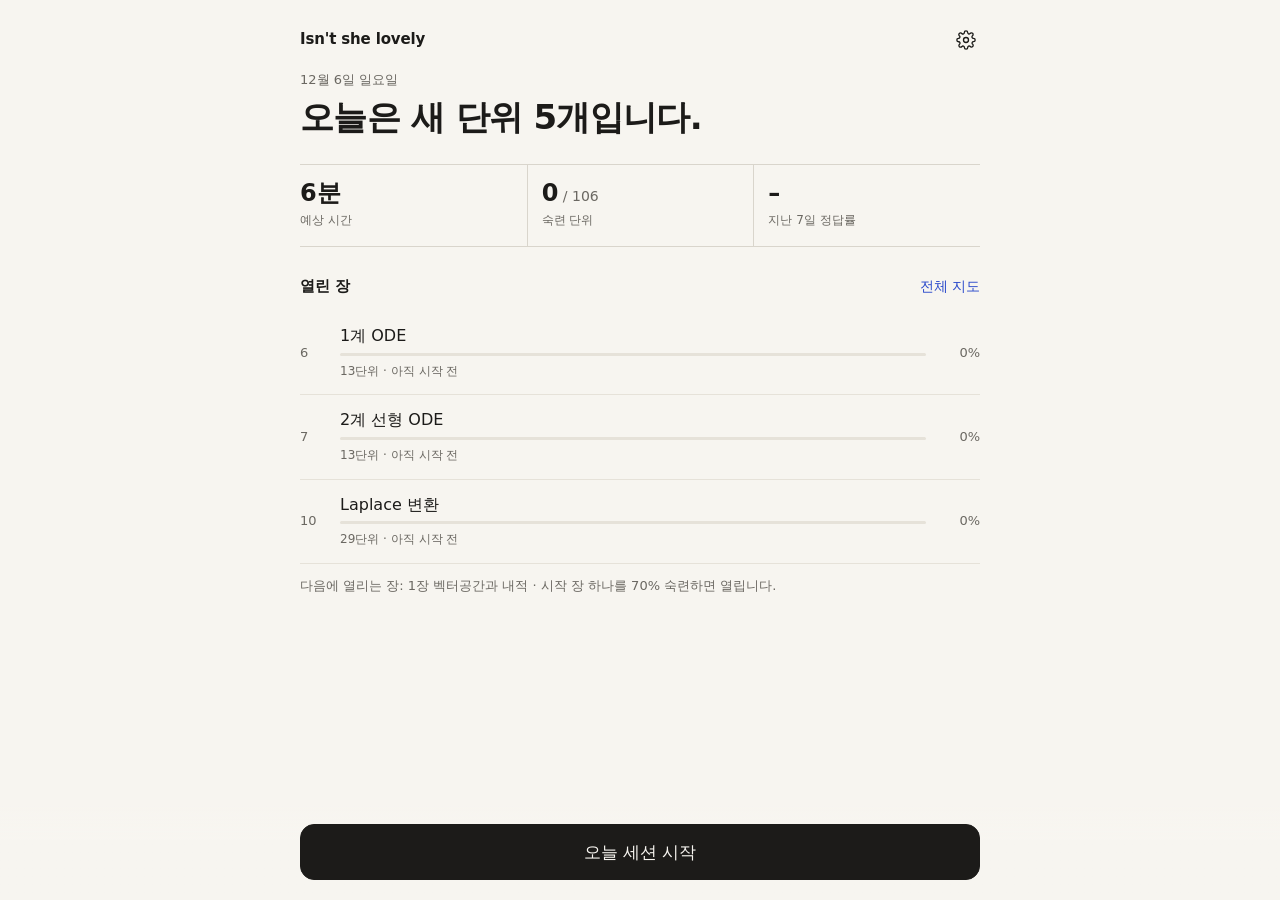
==== commit 32df506a: "updated" ====
--- a/index.html
+++ b/index.html
@@ -7,10 +7,10 @@
 <meta name="theme-color" content="#151412" media="(prefers-color-scheme: dark)">
 <title>Isn't she lovely</title>
 <link rel="stylesheet" href="app/vendor/katex/katex.min.css">
-<link rel="stylesheet" href="app/css/style.css?v=0dd2972b8f">
-<link rel="stylesheet" href="app/css/game.css?v=0dd2972b8f">
+<link rel="stylesheet" href="app/css/style.css?v=067e1ca819">
+<link rel="stylesheet" href="app/css/game.css?v=067e1ca819">
 <script src="app/vendor/katex/katex.min.js"></script>
-<script type="importmap" id="stamp">{"imports": {"./app/js/check.js": "./app/js/check.js?v=0dd2972b8f", "./app/js/engine.js": "./app/js/engine.js?v=0dd2972b8f", "./app/js/game.js": "./app/js/game.js?v=0dd2972b8f", "./app/js/modes.js": "./app/js/modes.js?v=0dd2972b8f", "./app/js/packs.js": "./app/js/packs.js?v=0dd2972b8f", "./app/js/session.js": "./app/js/session.js?v=0dd2972b8f", "./app/js/store.js": "./app/js/store.js?v=0dd2972b8f", "./app/js/sync.js": "./app/js/sync.js?v=0dd2972b8f", "./app/js/tex.js": "./app/js/tex.js?v=0dd2972b8f"}}</script>
+<script type="importmap" id="stamp">{"imports": {"./app/js/check.js": "./app/js/check.js?v=067e1ca819", "./app/js/engine.js": "./app/js/engine.js?v=067e1ca819", "./app/js/game.js": "./app/js/game.js?v=067e1ca819", "./app/js/modes.js": "./app/js/modes.js?v=067e1ca819", "./app/js/packs.js": "./app/js/packs.js?v=067e1ca819", "./app/js/session.js": "./app/js/session.js?v=067e1ca819", "./app/js/store.js": "./app/js/store.js?v=067e1ca819", "./app/js/sync.js": "./app/js/sync.js?v=067e1ca819", "./app/js/tex.js": "./app/js/tex.js?v=067e1ca819"}}</script>
 </head>
 <body class="game">
 
@@ -50,6 +50,9 @@
         </label>
         <label>제한시간
           <select id="set-time"><option value="1">기본</option><option value="1.5">1.5배</option><option value="2">2배</option><option value="3">3배</option></select>
+        </label>
+        <label>풀이 비중
+          <select id="set-boost"><option value="0">기본</option><option value="1">높게</option></select>
         </label>
         <label class="switch"><input type="checkbox" id="set-test"> 테스트 모드: 모든 장 열기</label>
       </div>
@@ -131,6 +134,6 @@
   </div>
 </div>
 
-<script type="module" src="app/js/game.js?v=0dd2972b8f"></script>
+<script type="module" src="app/js/game.js?v=067e1ca819"></script>
 </body>
 </html>
